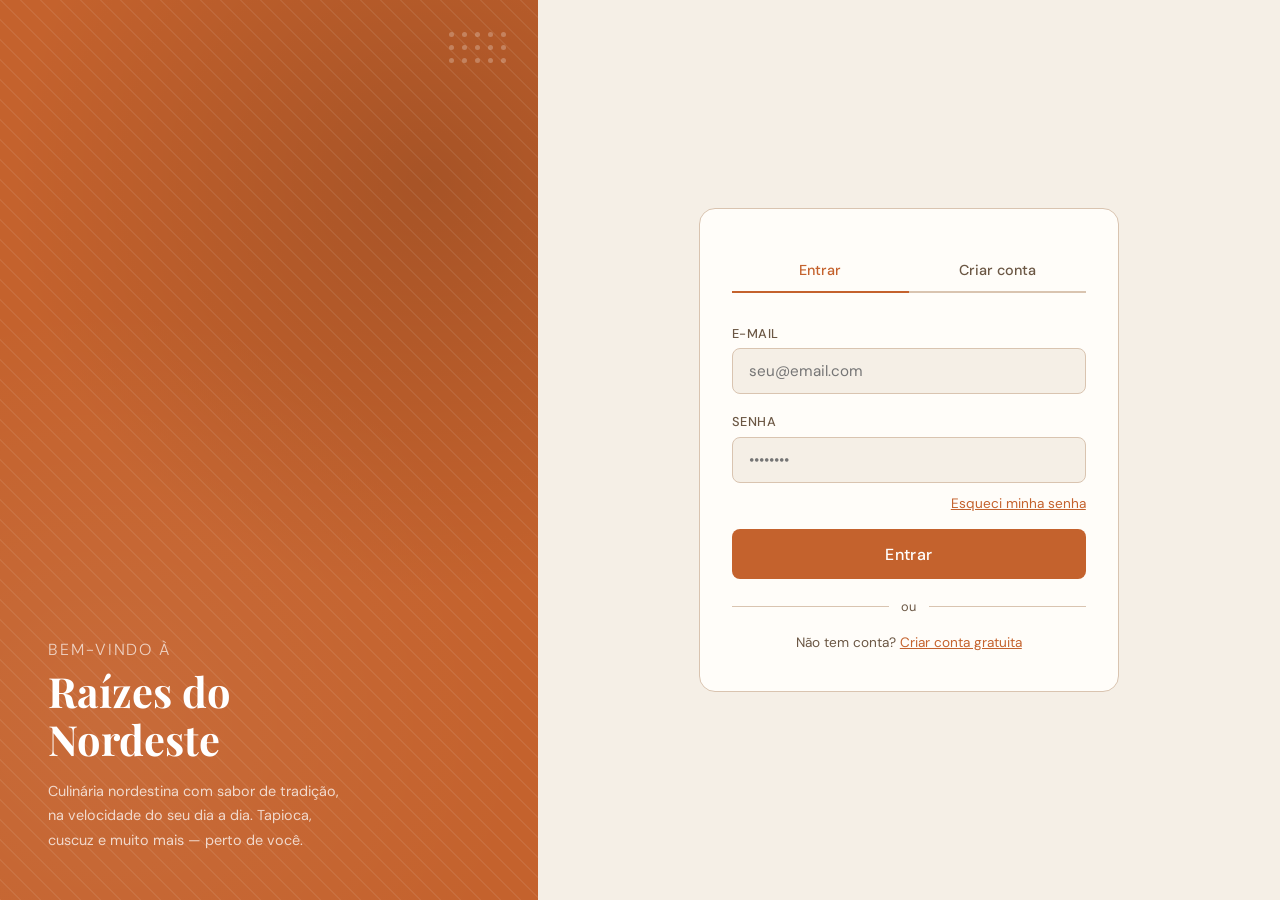
==== index.html @ 3f3f46f6 "Add files via upload" ====
<!DOCTYPE html>
<html lang="pt-BR">
<head>
<meta charset="UTF-8">
<meta name="viewport" content="width=device-width, initial-scale=1.0">
<title>Raízes do Nordeste — Entrar</title>
<link href="https://fonts.googleapis.com/css2?family=Playfair+Display:wght@500;700&family=DM+Sans:wght@300;400;500&display=swap" rel="stylesheet">
<style>
  :root {
    --terra: #C4622D;
    --terra-dark: #9E4A1E;
    --terra-light: #F0D9CC;
    --areia: #F5EFE6;
    --text: #1A1208;
    --text-muted: #6B5744;
    --border: #D9C4B0;
    --white: #FFFDF9;
    --error: #B33A1A;
    --success: #2D6A3F;
  }
  * { box-sizing: border-box; margin: 0; padding: 0; }
  body {
    min-height: 100vh;
    background-color: var(--areia);
    font-family: 'DM Sans', sans-serif;
    color: var(--text);
    display: flex;
    align-items: stretch;
  }

  /* Painel esquerdo decorativo */
  .panel-left {
    display: none;
    width: 42%;
    background: var(--terra);
    position: relative;
    overflow: hidden;
    flex-direction: column;
    justify-content: flex-end;
    padding: 3rem;
  }
  @media(min-width: 900px){ .panel-left { display: flex; } }

  .panel-left::before {
    content: '';
    position: absolute;
    inset: 0;
    background-image:
      radial-gradient(circle at 20% 80%, rgba(255,255,255,0.06) 0%, transparent 50%),
      radial-gradient(circle at 80% 20%, rgba(0,0,0,0.15) 0%, transparent 50%);
  }
  .pattern {
    position: absolute;
    top: 0; left: 0; right: 0;
    height: 100%;
    opacity: 0.07;
    background-image:
      repeating-linear-gradient(45deg, #fff 0, #fff 1px, transparent 0, transparent 50%);
    background-size: 20px 20px;
  }
  .panel-left-content { position: relative; z-index: 1; }
  .brand-mark {
    font-family: 'Playfair Display', serif;
    font-size: 2.6rem;
    font-weight: 700;
    color: #fff;
    line-height: 1.15;
    margin-bottom: 1rem;
  }
  .brand-mark span {
    display: block;
    font-size: 1rem;
    font-weight: 300;
    font-family: 'DM Sans', sans-serif;
    letter-spacing: 0.12em;
    text-transform: uppercase;
    color: rgba(255,255,255,0.7);
    margin-bottom: 0.5rem;
  }
  .tagline {
    color: rgba(255,255,255,0.75);
    font-size: 0.9rem;
    line-height: 1.7;
    max-width: 300px;
  }
  .deco-dots {
    position: absolute;
    top: 2rem;
    right: 2rem;
    display: grid;
    grid-template-columns: repeat(5,1fr);
    gap: 8px;
  }
  .deco-dots span {
    width: 5px; height: 5px;
    border-radius: 50%;
    background: rgba(255,255,255,0.25);
  }

  /* Painel direito - formulário */
  .panel-right {
    flex: 1;
    display: flex;
    align-items: center;
    justify-content: center;
    padding: 2rem 1.5rem;
  }
  .form-card {
    background: var(--white);
    border-radius: 16px;
    border: 1px solid var(--border);
    padding: 2.5rem 2rem;
    width: 100%;
    max-width: 420px;
    animation: fadeUp 0.5s ease both;
  }
  @keyframes fadeUp {
    from { opacity: 0; transform: translateY(16px); }
    to   { opacity: 1; transform: translateY(0); }
  }

  /* Tabs */
  .tabs {
    display: flex;
    border-bottom: 2px solid var(--border);
    margin-bottom: 2rem;
  }
  .tab-btn {
    flex: 1;
    background: none;
    border: none;
    padding: 0.75rem 0;
    font-family: 'DM Sans', sans-serif;
    font-size: 0.9rem;
    font-weight: 500;
    color: var(--text-muted);
    cursor: pointer;
    border-bottom: 2px solid transparent;
    margin-bottom: -2px;
    transition: color 0.2s, border-color 0.2s;
  }
  .tab-btn.active {
    color: var(--terra);
    border-bottom-color: var(--terra);
  }

  /* Mobile brand */
  .mobile-brand {
    text-align: center;
    margin-bottom: 1.8rem;
  }
  .mobile-brand h1 {
    font-family: 'Playfair Display', serif;
    font-size: 1.7rem;
    color: var(--terra);
  }
  .mobile-brand p {
    font-size: 0.8rem;
    color: var(--text-muted);
    margin-top: 0.25rem;
    letter-spacing: 0.08em;
    text-transform: uppercase;
  }
  @media(min-width: 900px){ .mobile-brand { display: none; } }

  /* Form fields */
  .field { margin-bottom: 1.2rem; }
  .field label {
    display: block;
    font-size: 0.8rem;
    font-weight: 500;
    color: var(--text-muted);
    margin-bottom: 0.4rem;
    letter-spacing: 0.04em;
    text-transform: uppercase;
  }
  .field input {
    width: 100%;
    border: 1px solid var(--border);
    border-radius: 8px;
    padding: 0.75rem 1rem;
    font-family: 'DM Sans', sans-serif;
    font-size: 0.95rem;
    color: var(--text);
    background: var(--areia);
    transition: border-color 0.2s, box-shadow 0.2s;
    outline: none;
  }
  .field input:focus {
    border-color: var(--terra);
    box-shadow: 0 0 0 3px rgba(196,98,45,0.12);
    background: var(--white);
  }
  .field input.error { border-color: var(--error); }
  .field .msg {
    font-size: 0.78rem;
    margin-top: 0.35rem;
    color: var(--error);
    display: none;
  }
  .field input.error + .msg { display: block; }

  /* LGPD box */
  .lgpd-box {
    background: #FFF8F4;
    border: 1px solid #E8C4A8;
    border-radius: 10px;
    padding: 1rem 1.1rem;
    margin-bottom: 1.4rem;
    font-size: 0.82rem;
    color: var(--text-muted);
    line-height: 1.6;
  }
  .lgpd-box strong { color: var(--text); font-weight: 500; }
  .lgpd-box a { color: var(--terra); text-decoration: underline; }
  .lgpd-check {
    display: flex;
    align-items: flex-start;
    gap: 0.6rem;
    margin-top: 0.8rem;
  }
  .lgpd-check input[type="checkbox"] {
    width: 16px; height: 16px;
    margin-top: 2px;
    accent-color: var(--terra);
    flex-shrink: 0;
    cursor: pointer;
  }
  .lgpd-check label {
    font-size: 0.82rem;
    color: var(--text-muted);
    cursor: pointer;
    line-height: 1.5;
  }
  .lgpd-check label span { color: var(--terra); }

  /* Botão principal */
  .btn-primary {
    width: 100%;
    background: var(--terra);
    color: #fff;
    border: none;
    border-radius: 8px;
    padding: 0.9rem;
    font-family: 'DM Sans', sans-serif;
    font-size: 1rem;
    font-weight: 500;
    cursor: pointer;
    transition: background 0.2s, transform 0.1s;
    letter-spacing: 0.02em;
  }
  .btn-primary:hover { background: var(--terra-dark); }
  .btn-primary:active { transform: scale(0.98); }
  .btn-primary:disabled {
    background: var(--border);
    color: var(--text-muted);
    cursor: not-allowed;
  }

  /* Divisor */
  .divider {
    display: flex;
    align-items: center;
    gap: 0.8rem;
    margin: 1.2rem 0;
    color: var(--text-muted);
    font-size: 0.8rem;
  }
  .divider::before, .divider::after {
    content: '';
    flex: 1;
    height: 1px;
    background: var(--border);
  }

  /* Forgot / link */
  .link-btn {
    background: none;
    border: none;
    color: var(--terra);
    font-family: 'DM Sans', sans-serif;
    font-size: 0.85rem;
    cursor: pointer;
    text-decoration: underline;
    padding: 0;
  }
  .forgot-row {
    text-align: right;
    margin-top: -0.6rem;
    margin-bottom: 1rem;
  }

  /* Formulário cadastro */
  #form-cadastro { display: none; }

  /* Toast de sucesso */
  .toast {
    position: fixed;
    bottom: 2rem;
    left: 50%;
    transform: translateX(-50%) translateY(80px);
    background: var(--success);
    color: #fff;
    padding: 0.8rem 1.5rem;
    border-radius: 8px;
    font-size: 0.9rem;
    font-weight: 500;
    transition: transform 0.35s ease;
    z-index: 99;
    white-space: nowrap;
  }
  .toast.show { transform: translateX(-50%) translateY(0); }
</style>
</head>
<body>

<!-- Painel esquerdo decorativo (desktop) -->
<div class="panel-left">
  <div class="pattern"></div>
  <div class="deco-dots">
    <span></span><span></span><span></span><span></span><span></span>
    <span></span><span></span><span></span><span></span><span></span>
    <span></span><span></span><span></span><span></span><span></span>
  </div>
  <div class="panel-left-content">
    <div class="brand-mark">
      <span>Bem-vindo à</span>
      Raízes do<br>Nordeste
    </div>
    <p class="tagline">Culinária nordestina com sabor de tradição, na velocidade do seu dia a dia. Tapioca, cuscuz e muito mais — perto de você.</p>
  </div>
</div>

<!-- Painel direito - formulário -->
<div class="panel-right">
  <div class="form-card">

    <div class="mobile-brand">
      <h1>Raízes do Nordeste</h1>
      <p>Culinária nordestina</p>
    </div>

    <!-- Tabs -->
    <div class="tabs" role="tablist">
      <button class="tab-btn active" id="tab-login" role="tab" aria-selected="true" onclick="switchTab('login')">Entrar</button>
      <button class="tab-btn" id="tab-cadastro" role="tab" aria-selected="false" onclick="switchTab('cadastro')">Criar conta</button>
    </div>

    <!-- Formulário Login -->
    <form id="form-login" novalidate onsubmit="submitLogin(event)">
      <div class="field">
        <label for="login-email">E-mail</label>
        <input type="email" id="login-email" placeholder="seu@email.com" autocomplete="email">
        <span class="msg">Informe um e-mail válido.</span>
      </div>
      <div class="field">
        <label for="login-senha">Senha</label>
        <input type="password" id="login-senha" placeholder="••••••••" autocomplete="current-password">
        <span class="msg">A senha deve ter ao menos 6 caracteres.</span>
      </div>
      <div class="forgot-row">
        <button type="button" class="link-btn">Esqueci minha senha</button>
      </div>
      <button type="submit" class="btn-primary">Entrar</button>
      <div class="divider">ou</div>
      <p style="text-align:center;font-size:0.85rem;color:var(--text-muted)">
        Não tem conta? <button type="button" class="link-btn" onclick="switchTab('cadastro')">Criar conta gratuita</button>
      </p>
    </form>

    <!-- Formulário Cadastro -->
    <form id="form-cadastro" novalidate onsubmit="submitCadastro(event)">
      <div class="field">
        <label for="cad-nome">Nome completo</label>
        <input type="text" id="cad-nome" placeholder="Seu nome" autocomplete="name">
        <span class="msg">Informe seu nome.</span>
      </div>
      <div class="field">
        <label for="cad-email">E-mail</label>
        <input type="email" id="cad-email" placeholder="seu@email.com" autocomplete="email">
        <span class="msg">Informe um e-mail válido.</span>
      </div>
      <div class="field">
        <label for="cad-senha">Senha</label>
        <input type="password" id="cad-senha" placeholder="Mínimo 6 caracteres" autocomplete="new-password">
        <span class="msg">A senha deve ter ao menos 6 caracteres.</span>
      </div>

      <!-- LGPD / Consentimento -->
      <div class="lgpd-box" role="region" aria-label="Informações de privacidade LGPD">
        <strong>Seus dados e a LGPD</strong><br>
        Coletamos seu nome e e-mail para criar sua conta e personalizar sua experiência. Seus dados não serão vendidos a terceiros. Você pode solicitar exclusão a qualquer momento. Leia nossa <a href="#" onclick="return false">Política de Privacidade</a>.
        <div class="lgpd-check">
          <input type="checkbox" id="lgpd-consent" required>
          <label for="lgpd-consent">Li e concordo com o uso dos meus dados conforme a <span>Lei 13.709/2018 (LGPD)</span>.</label>
        </div>
      </div>

      <button type="submit" class="btn-primary" id="btn-cadastrar">Criar conta</button>
      <div class="divider">ou</div>
      <p style="text-align:center;font-size:0.85rem;color:var(--text-muted)">
        Já tem conta? <button type="button" class="link-btn" onclick="switchTab('login')">Entrar</button>
      </p>
    </form>

  </div>
</div>

<div class="toast" id="toast" role="status" aria-live="polite"></div>

<script>
  function switchTab(tab) {
    const isLogin = tab === 'login';
    document.getElementById('form-login').style.display = isLogin ? 'block' : 'none';
    document.getElementById('form-cadastro').style.display = isLogin ? 'none' : 'block';
    document.getElementById('tab-login').classList.toggle('active', isLogin);
    document.getElementById('tab-cadastro').classList.toggle('active', !isLogin);
    document.getElementById('tab-login').setAttribute('aria-selected', isLogin);
    document.getElementById('tab-cadastro').setAttribute('aria-selected', !isLogin);
  }

  function showToast(msg) {
    const t = document.getElementById('toast');
    t.textContent = msg;
    t.classList.add('show');
    setTimeout(() => t.classList.remove('show'), 3000);
  }

  function validateEmail(v) { return /^[^\s@]+@[^\s@]+\.[^\s@]+$/.test(v); }

  function submitLogin(e) {
    e.preventDefault();
    const emailEl = document.getElementById('login-email');
    const senhaEl = document.getElementById('login-senha');
    let ok = true;
    emailEl.classList.toggle('error', !validateEmail(emailEl.value));
    if (!validateEmail(emailEl.value)) ok = false;
    senhaEl.classList.toggle('error', senhaEl.value.length < 6);
    if (senhaEl.value.length < 6) ok = false;
    if (ok) {
      showToast('Login realizado com sucesso! Redirecionando…');
      setTimeout(() => window.location.href = 'cardapio.html', 1800);
    }
  }

  function submitCadastro(e) {
    e.preventDefault();
    const nomeEl  = document.getElementById('cad-nome');
    const emailEl = document.getElementById('cad-email');
    const senhaEl = document.getElementById('cad-senha');
    const lgpd    = document.getElementById('lgpd-consent');
    let ok = true;
    nomeEl.classList.toggle('error',  nomeEl.value.trim().length < 2);
    emailEl.classList.toggle('error', !validateEmail(emailEl.value));
    senhaEl.classList.toggle('error', senhaEl.value.length < 6);
    if (nomeEl.value.trim().length < 2)  ok = false;
    if (!validateEmail(emailEl.value))   ok = false;
    if (senhaEl.value.length < 6)        ok = false;
    if (!lgpd.checked) {
      alert('Você precisa aceitar os termos da LGPD para continuar.');
      ok = false;
    }
    if (ok) {
      showToast('Conta criada! Seja bem-vindo(a)!');
      setTimeout(() => window.location.href = 'cardapio.html', 1800);
    }
  }
</script>
</body>
</html>
<!-- Navegação já ok: vai para cardapio.html após login/cadastro -->
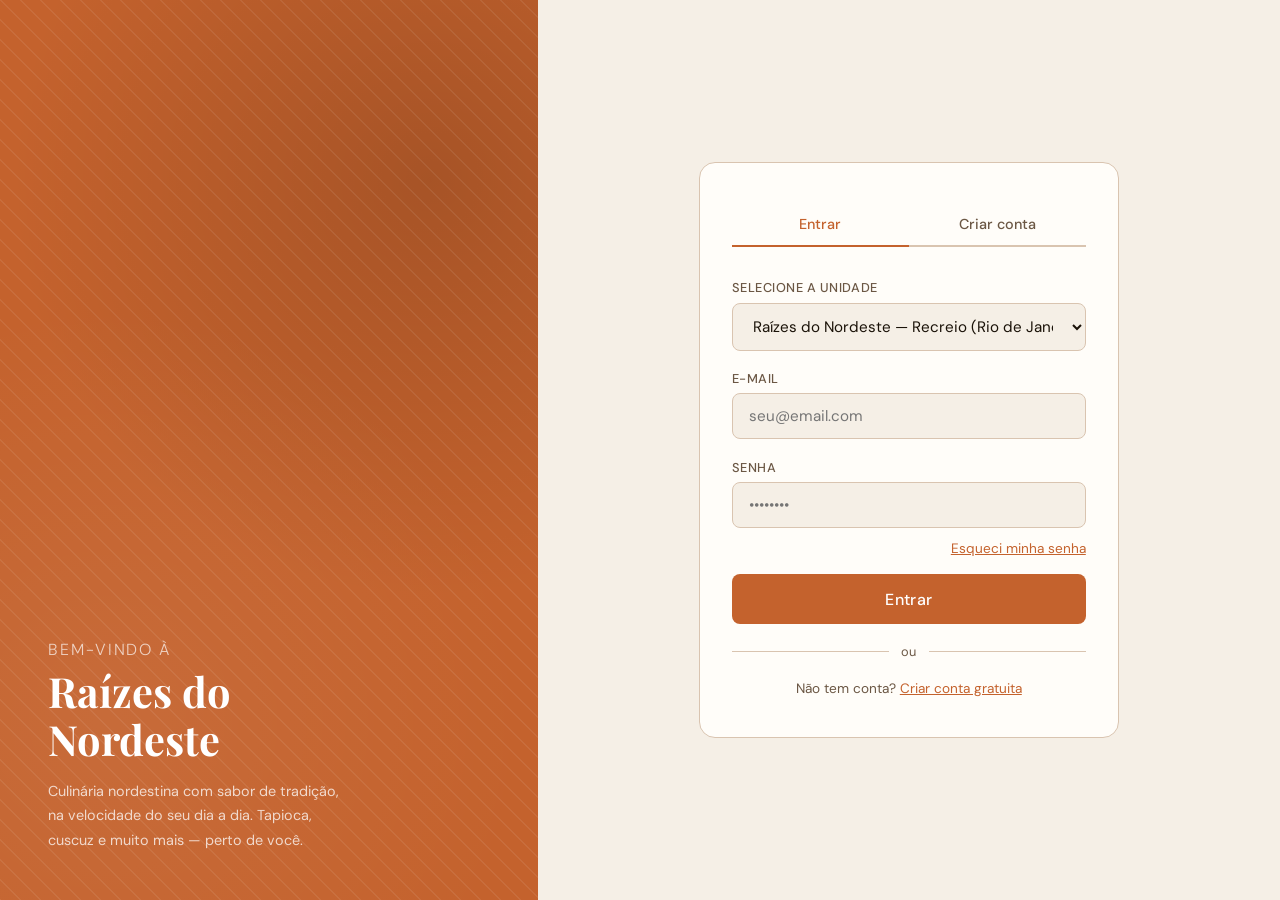
==== commit 13b1322d: "index.html" ====
--- a/index.html
+++ b/index.html
@@ -4,358 +4,109 @@
 <meta charset="UTF-8">
 <meta name="viewport" content="width=device-width, initial-scale=1.0">
 <title>Raízes do Nordeste — Entrar</title>
-<link href="https://fonts.googleapis.com/css2?family=Playfair+Display:wght@500;700&family=DM+Sans:wght@300;400;500&display=swap" rel="stylesheet">
+<link href="https://fonts.googleapis.com/css2?family=Playfair+Display:wght=500;700&family=DM+Sans:wght@300;400;500&display=swap" rel="stylesheet">
 <style>
   :root {
-    --terra: #C4622D;
-    --terra-dark: #9E4A1E;
-    --terra-light: #F0D9CC;
-    --areia: #F5EFE6;
-    --text: #1A1208;
-    --text-muted: #6B5744;
-    --border: #D9C4B0;
-    --white: #FFFDF9;
-    --error: #B33A1A;
-    --success: #2D6A3F;
+    --terra: #C4622D; --terra-dark: #9E4A1E; --terra-light: #F0D9CC;
+    --areia: #F5EFE6; --text: #1A1208; --text-muted: #6B5744;
+    --border: #D9C4B0; --white: #FFFDF9; --error: #B33A1A; --success: #2D6A3F;
   }
   * { box-sizing: border-box; margin: 0; padding: 0; }
-  body {
-    min-height: 100vh;
-    background-color: var(--areia);
-    font-family: 'DM Sans', sans-serif;
-    color: var(--text);
-    display: flex;
-    align-items: stretch;
-  }
-
-  /* Painel esquerdo decorativo */
-  .panel-left {
-    display: none;
-    width: 42%;
-    background: var(--terra);
-    position: relative;
-    overflow: hidden;
-    flex-direction: column;
-    justify-content: flex-end;
-    padding: 3rem;
-  }
+  body { min-height: 100vh; background-color: var(--areia); font-family: 'DM Sans', sans-serif; color: var(--text); display: flex; align-items: stretch; }
+
+  .panel-left { display: none; width: 42%; background: var(--terra); position: relative; overflow: hidden; flex-direction: column; justify-content: flex-end; padding: 3rem; }
   @media(min-width: 900px){ .panel-left { display: flex; } }
-
-  .panel-left::before {
-    content: '';
-    position: absolute;
-    inset: 0;
-    background-image:
-      radial-gradient(circle at 20% 80%, rgba(255,255,255,0.06) 0%, transparent 50%),
-      radial-gradient(circle at 80% 20%, rgba(0,0,0,0.15) 0%, transparent 50%);
-  }
-  .pattern {
-    position: absolute;
-    top: 0; left: 0; right: 0;
-    height: 100%;
-    opacity: 0.07;
-    background-image:
-      repeating-linear-gradient(45deg, #fff 0, #fff 1px, transparent 0, transparent 50%);
-    background-size: 20px 20px;
-  }
+  .panel-left::before { content: ''; position: absolute; inset: 0; background-image: radial-gradient(circle at 20% 80%, rgba(255,255,255,0.06) 0%, transparent 50%), radial-gradient(circle at 80% 20%, rgba(0,0,0,0.15) 0%, transparent 50%); }
+  .pattern { position: absolute; top: 0; left: 0; right: 0; height: 100%; opacity: 0.07; background-image: repeating-linear-gradient(45deg, #fff 0, #fff 1px, transparent 0, transparent 50%); background-size: 20px 20px; }
   .panel-left-content { position: relative; z-index: 1; }
-  .brand-mark {
-    font-family: 'Playfair Display', serif;
-    font-size: 2.6rem;
-    font-weight: 700;
-    color: #fff;
-    line-height: 1.15;
-    margin-bottom: 1rem;
-  }
-  .brand-mark span {
-    display: block;
-    font-size: 1rem;
-    font-weight: 300;
-    font-family: 'DM Sans', sans-serif;
-    letter-spacing: 0.12em;
-    text-transform: uppercase;
-    color: rgba(255,255,255,0.7);
-    margin-bottom: 0.5rem;
-  }
-  .tagline {
-    color: rgba(255,255,255,0.75);
-    font-size: 0.9rem;
-    line-height: 1.7;
-    max-width: 300px;
-  }
-  .deco-dots {
-    position: absolute;
-    top: 2rem;
-    right: 2rem;
-    display: grid;
-    grid-template-columns: repeat(5,1fr);
-    gap: 8px;
-  }
-  .deco-dots span {
-    width: 5px; height: 5px;
-    border-radius: 50%;
-    background: rgba(255,255,255,0.25);
-  }
-
-  /* Painel direito - formulário */
-  .panel-right {
-    flex: 1;
-    display: flex;
-    align-items: center;
-    justify-content: center;
-    padding: 2rem 1.5rem;
-  }
-  .form-card {
-    background: var(--white);
-    border-radius: 16px;
-    border: 1px solid var(--border);
-    padding: 2.5rem 2rem;
-    width: 100%;
-    max-width: 420px;
-    animation: fadeUp 0.5s ease both;
-  }
-  @keyframes fadeUp {
-    from { opacity: 0; transform: translateY(16px); }
-    to   { opacity: 1; transform: translateY(0); }
-  }
-
-  /* Tabs */
-  .tabs {
-    display: flex;
-    border-bottom: 2px solid var(--border);
-    margin-bottom: 2rem;
-  }
-  .tab-btn {
-    flex: 1;
-    background: none;
-    border: none;
-    padding: 0.75rem 0;
-    font-family: 'DM Sans', sans-serif;
-    font-size: 0.9rem;
-    font-weight: 500;
-    color: var(--text-muted);
-    cursor: pointer;
-    border-bottom: 2px solid transparent;
-    margin-bottom: -2px;
-    transition: color 0.2s, border-color 0.2s;
-  }
-  .tab-btn.active {
-    color: var(--terra);
-    border-bottom-color: var(--terra);
-  }
-
-  /* Mobile brand */
-  .mobile-brand {
-    text-align: center;
-    margin-bottom: 1.8rem;
-  }
-  .mobile-brand h1 {
-    font-family: 'Playfair Display', serif;
-    font-size: 1.7rem;
-    color: var(--terra);
-  }
-  .mobile-brand p {
-    font-size: 0.8rem;
-    color: var(--text-muted);
-    margin-top: 0.25rem;
-    letter-spacing: 0.08em;
-    text-transform: uppercase;
-  }
+  .brand-mark { font-family: 'Playfair Display', serif; font-size: 2.6rem; font-weight: 700; color: #fff; line-height: 1.15; margin-bottom: 1rem; }
+  .brand-mark span { display: block; font-size: 1rem; font-weight: 300; font-family: 'DM Sans', sans-serif; letter-spacing: 0.12em; text-transform: uppercase; color: rgba(255,255,255,0.7); margin-bottom: 0.5rem; }
+  .tagline { color: rgba(255,255,255,0.75); font-size: 0.9rem; line-height: 1.7; max-width: 300px; }
+  
+  .panel-right { flex: 1; display: flex; align-items: center; justify-content: center; padding: 2rem 1.5rem; }
+  .form-card { background: var(--white); border-radius: 16px; border: 1px solid var(--border); padding: 2.5rem 2rem; width: 100%; max-width: 420px; animation: fadeUp 0.5s ease both; }
+  @keyframes fadeUp { from { opacity: 0; transform: translateY(16px); } to { opacity: 1; transform: translateY(0); } }
+
+  .tabs { display: flex; border-bottom: 2px solid var(--border); margin-bottom: 2rem; }
+  .tab-btn { flex: 1; background: none; border: none; padding: 0.75rem 0; font-family: 'DM Sans', sans-serif; font-size: 0.9rem; font-weight: 500; color: var(--text-muted); cursor: pointer; border-bottom: 2px solid transparent; margin-bottom: -2px; transition: color 0.2s, border-color 0.2s; }
+  .tab-btn.active { color: var(--terra); border-bottom-color: var(--terra); }
+
+  .mobile-brand { text-align: center; margin-bottom: 1.8rem; }
+  .mobile-brand h1 { font-family: 'Playfair Display', serif; font-size: 1.7rem; color: var(--terra); }
+  .mobile-brand p { font-size: 0.8rem; color: var(--text-muted); margin-top: 0.25rem; letter-spacing: 0.08em; text-transform: uppercase; }
   @media(min-width: 900px){ .mobile-brand { display: none; } }
 
-  /* Form fields */
   .field { margin-bottom: 1.2rem; }
-  .field label {
-    display: block;
-    font-size: 0.8rem;
-    font-weight: 500;
-    color: var(--text-muted);
-    margin-bottom: 0.4rem;
-    letter-spacing: 0.04em;
-    text-transform: uppercase;
-  }
-  .field input {
-    width: 100%;
-    border: 1px solid var(--border);
-    border-radius: 8px;
-    padding: 0.75rem 1rem;
-    font-family: 'DM Sans', sans-serif;
-    font-size: 0.95rem;
-    color: var(--text);
-    background: var(--areia);
-    transition: border-color 0.2s, box-shadow 0.2s;
-    outline: none;
-  }
-  .field input:focus {
-    border-color: var(--terra);
-    box-shadow: 0 0 0 3px rgba(196,98,45,0.12);
-    background: var(--white);
-  }
+  .field label { display: block; font-size: 0.8rem; font-weight: 500; color: var(--text-muted); margin-bottom: 0.4rem; letter-spacing: 0.04em; text-transform: uppercase; }
+  .field input, .field select { width: 100%; border: 1px solid var(--border); border-radius: 8px; padding: 0.75rem 1rem; font-family: 'DM Sans', sans-serif; font-size: 0.95rem; color: var(--text); background: var(--areia); transition: border-color 0.2s, box-shadow 0.2s; outline: none; }
+  .field input:focus, .field select:focus { border-color: var(--terra); box-shadow: 0 0 0 3px rgba(196,98,45,0.12); background: var(--white); }
   .field input.error { border-color: var(--error); }
-  .field .msg {
-    font-size: 0.78rem;
-    margin-top: 0.35rem;
-    color: var(--error);
-    display: none;
-  }
+  .field .msg { font-size: 0.78rem; margin-top: 0.35rem; color: var(--error); display: none; }
   .field input.error + .msg { display: block; }
 
-  /* LGPD box */
-  .lgpd-box {
-    background: #FFF8F4;
-    border: 1px solid #E8C4A8;
-    border-radius: 10px;
-    padding: 1rem 1.1rem;
-    margin-bottom: 1.4rem;
-    font-size: 0.82rem;
-    color: var(--text-muted);
-    line-height: 1.6;
-  }
+  .lgpd-box { background: #FFF8F4; border: 1px solid #E8C4A8; border-radius: 10px; padding: 1rem 1.1rem; margin-bottom: 1.4rem; font-size: 0.82rem; color: var(--text-muted); line-height: 1.6; }
   .lgpd-box strong { color: var(--text); font-weight: 500; }
   .lgpd-box a { color: var(--terra); text-decoration: underline; }
-  .lgpd-check {
-    display: flex;
-    align-items: flex-start;
-    gap: 0.6rem;
-    margin-top: 0.8rem;
-  }
-  .lgpd-check input[type="checkbox"] {
-    width: 16px; height: 16px;
-    margin-top: 2px;
-    accent-color: var(--terra);
-    flex-shrink: 0;
-    cursor: pointer;
-  }
-  .lgpd-check label {
-    font-size: 0.82rem;
-    color: var(--text-muted);
-    cursor: pointer;
-    line-height: 1.5;
-  }
+  .lgpd-check { display: flex; align-items: flex-start; gap: 0.6rem; margin-top: 0.8rem; }
+  .lgpd-check input[type="checkbox"] { width: 16px; height: 16px; margin-top: 2px; accent-color: var(--terra); flex-shrink: 0; cursor: pointer; }
+  .lgpd-check label { font-size: 0.82rem; color: var(--text-muted); cursor: pointer; line-height: 1.5; }
   .lgpd-check label span { color: var(--terra); }
 
-  /* Botão principal */
-  .btn-primary {
-    width: 100%;
-    background: var(--terra);
-    color: #fff;
-    border: none;
-    border-radius: 8px;
-    padding: 0.9rem;
-    font-family: 'DM Sans', sans-serif;
-    font-size: 1rem;
-    font-weight: 500;
-    cursor: pointer;
-    transition: background 0.2s, transform 0.1s;
-    letter-spacing: 0.02em;
-  }
+  .btn-primary { width: 100%; background: var(--terra); color: #fff; border: none; border-radius: 8px; padding: 0.9rem; font-family: 'DM Sans', sans-serif; font-size: 1rem; font-weight: 500; cursor: pointer; transition: background 0.2s, transform 0.1s; letter-spacing: 0.02em; }
   .btn-primary:hover { background: var(--terra-dark); }
-  .btn-primary:active { transform: scale(0.98); }
-  .btn-primary:disabled {
-    background: var(--border);
-    color: var(--text-muted);
-    cursor: not-allowed;
-  }
-
-  /* Divisor */
-  .divider {
-    display: flex;
-    align-items: center;
-    gap: 0.8rem;
-    margin: 1.2rem 0;
-    color: var(--text-muted);
-    font-size: 0.8rem;
-  }
-  .divider::before, .divider::after {
-    content: '';
-    flex: 1;
-    height: 1px;
-    background: var(--border);
-  }
-
-  /* Forgot / link */
-  .link-btn {
-    background: none;
-    border: none;
-    color: var(--terra);
-    font-family: 'DM Sans', sans-serif;
-    font-size: 0.85rem;
-    cursor: pointer;
-    text-decoration: underline;
-    padding: 0;
-  }
-  .forgot-row {
-    text-align: right;
-    margin-top: -0.6rem;
-    margin-bottom: 1rem;
-  }
-
-  /* Formulário cadastro */
+  .btn-primary:disabled { background: var(--border); color: var(--text-muted); cursor: not-allowed; }
+
+  .divider { display: flex; align-items: center; gap: 0.8rem; margin: 1.2rem 0; color: var(--text-muted); font-size: 0.8rem; }
+  .divider::before, .divider::after { content: ''; flex: 1; height: 1px; background: var(--border); }
+  .link-btn { background: none; border: none; color: var(--terra); font-family: 'DM Sans', sans-serif; font-size: 0.85rem; cursor: pointer; text-decoration: underline; padding: 0; }
+  .forgot-row { text-align: right; margin-top: -0.6rem; margin-bottom: 1rem; }
   #form-cadastro { display: none; }
-
-  /* Toast de sucesso */
-  .toast {
-    position: fixed;
-    bottom: 2rem;
-    left: 50%;
-    transform: translateX(-50%) translateY(80px);
-    background: var(--success);
-    color: #fff;
-    padding: 0.8rem 1.5rem;
-    border-radius: 8px;
-    font-size: 0.9rem;
-    font-weight: 500;
-    transition: transform 0.35s ease;
-    z-index: 99;
-    white-space: nowrap;
-  }
+  
+  .toast { position: fixed; bottom: 2rem; left: 50%; transform: translateX(-50%) translateY(80px); background: var(--success); color: #fff; padding: 0.8rem 1.5rem; border-radius: 8px; font-size: 0.9rem; font-weight: 500; transition: transform 0.35s ease; z-index: 99; white-space: nowrap; }
   .toast.show { transform: translateX(-50%) translateY(0); }
 </style>
 </head>
 <body>
 
-<!-- Painel esquerdo decorativo (desktop) -->
 <div class="panel-left">
   <div class="pattern"></div>
-  <div class="deco-dots">
-    <span></span><span></span><span></span><span></span><span></span>
-    <span></span><span></span><span></span><span></span><span></span>
-    <span></span><span></span><span></span><span></span><span></span>
-  </div>
   <div class="panel-left-content">
     <div class="brand-mark">
-      <span>Bem-vindo à</span>
-      Raízes do<br>Nordeste
+      <span>Bem-vindo à</span>Raízes do<br>Nordeste
     </div>
     <p class="tagline">Culinária nordestina com sabor de tradição, na velocidade do seu dia a dia. Tapioca, cuscuz e muito mais — perto de você.</p>
   </div>
 </div>
 
-<!-- Painel direito - formulário -->
 <div class="panel-right">
   <div class="form-card">
-
     <div class="mobile-brand">
       <h1>Raízes do Nordeste</h1>
       <p>Culinária nordestina</p>
     </div>
 
-    <!-- Tabs -->
     <div class="tabs" role="tablist">
-      <button class="tab-btn active" id="tab-login" role="tab" aria-selected="true" onclick="switchTab('login')">Entrar</button>
-      <button class="tab-btn" id="tab-cadastro" role="tab" aria-selected="false" onclick="switchTab('cadastro')">Criar conta</button>
+      <button class="tab-btn active" id="tab-login" onclick="switchTab('login')">Entrar</button>
+      <button class="tab-btn" id="tab-cadastro" onclick="switchTab('cadastro')">Criar conta</button>
     </div>
 
-    <!-- Formulário Login -->
     <form id="form-login" novalidate onsubmit="submitLogin(event)">
       <div class="field">
+        <label for="select-unidade-login">Selecione a Unidade</label>
+        <select id="select-unidade-login">
+          <option value="recreio">Raízes do Nordeste — Recreio (Rio de Janeiro)</option>
+          <option value="campo-grande">Raízes do Nordeste — Campo Grande (Delivery 🛵)</option>
+          <option value="centro">Raízes do Nordeste — Centro (Rio de Janeiro)</option>
+        </select>
+      </div>
+      <div class="field">
         <label for="login-email">E-mail</label>
-        <input type="email" id="login-email" placeholder="seu@email.com" autocomplete="email">
+        <input type="email" id="login-email" placeholder="seu@email.com">
         <span class="msg">Informe um e-mail válido.</span>
       </div>
       <div class="field">
         <label for="login-senha">Senha</label>
-        <input type="password" id="login-senha" placeholder="••••••••" autocomplete="current-password">
+        <input type="password" id="login-senha" placeholder="••••••••">
         <span class="msg">A senha deve ter ao menos 6 caracteres.</span>
       </div>
       <div class="forgot-row">
@@ -368,31 +119,37 @@
       </p>
     </form>
 
-    <!-- Formulário Cadastro -->
     <form id="form-cadastro" novalidate onsubmit="submitCadastro(event)">
       <div class="field">
+        <label for="select-unidade-cad">Selecione a Unidade</label>
+        <select id="select-unidade-cad">
+          <option value="recreio">Raízes do Nordeste — Recreio (Rio de Janeiro)</option>
+          <option value="campo-grande">Raízes do Nordeste — Campo Grande (Delivery 🛵)</option>
+          <option value="centro">Raízes do Nordeste — Centro (Rio de Janeiro)</option>
+        </select>
+      </div>
+      <div class="field">
         <label for="cad-nome">Nome completo</label>
-        <input type="text" id="cad-nome" placeholder="Seu nome" autocomplete="name">
+        <input type="text" id="cad-nome" placeholder="Seu nome">
         <span class="msg">Informe seu nome.</span>
       </div>
       <div class="field">
         <label for="cad-email">E-mail</label>
-        <input type="email" id="cad-email" placeholder="seu@email.com" autocomplete="email">
+        <input type="email" id="cad-email" placeholder="seu@email.com">
         <span class="msg">Informe um e-mail válido.</span>
       </div>
       <div class="field">
         <label for="cad-senha">Senha</label>
-        <input type="password" id="cad-senha" placeholder="Mínimo 6 caracteres" autocomplete="new-password">
+        <input type="password" id="cad-senha" placeholder="Mínimo 6 caracteres">
         <span class="msg">A senha deve ter ao menos 6 caracteres.</span>
       </div>
 
-      <!-- LGPD / Consentimento -->
-      <div class="lgpd-box" role="region" aria-label="Informações de privacidade LGPD">
+      <div class="lgpd-box">
         <strong>Seus dados e a LGPD</strong><br>
-        Coletamos seu nome e e-mail para criar sua conta e personalizar sua experiência. Seus dados não serão vendidos a terceiros. Você pode solicitar exclusão a qualquer momento. Leia nossa <a href="#" onclick="return false">Política de Privacidade</a>.
+        Coletamos seu nome e e-mail para criar sua conta conforme a Lei 13.709/2018 (LGPD).
         <div class="lgpd-check">
           <input type="checkbox" id="lgpd-consent" required>
-          <label for="lgpd-consent">Li e concordo com o uso dos meus dados conforme a <span>Lei 13.709/2018 (LGPD)</span>.</label>
+          <label for="lgpd-consent">Li e concordo com o uso dos meus dados.</label>
         </div>
       </div>
 
@@ -402,11 +159,10 @@
         Já tem conta? <button type="button" class="link-btn" onclick="switchTab('login')">Entrar</button>
       </p>
     </form>
-
   </div>
 </div>
 
-<div class="toast" id="toast" role="status" aria-live="polite"></div>
+<div class="toast" id="toast"></div>
 
 <script>
   function switchTab(tab) {
@@ -415,14 +171,11 @@
     document.getElementById('form-cadastro').style.display = isLogin ? 'none' : 'block';
     document.getElementById('tab-login').classList.toggle('active', isLogin);
     document.getElementById('tab-cadastro').classList.toggle('active', !isLogin);
-    document.getElementById('tab-login').setAttribute('aria-selected', isLogin);
-    document.getElementById('tab-cadastro').setAttribute('aria-selected', !isLogin);
   }
 
   function showToast(msg) {
     const t = document.getElementById('toast');
-    t.textContent = msg;
-    t.classList.add('show');
+    t.textContent = msg; t.classList.add('show');
     setTimeout(() => t.classList.remove('show'), 3000);
   }
 
@@ -432,12 +185,12 @@
     e.preventDefault();
     const emailEl = document.getElementById('login-email');
     const senhaEl = document.getElementById('login-senha');
+    const unidade = document.getElementById('select-unidade-login').value;
     let ok = true;
-    emailEl.classList.toggle('error', !validateEmail(emailEl.value));
-    if (!validateEmail(emailEl.value)) ok = false;
-    senhaEl.classList.toggle('error', senhaEl.value.length < 6);
-    if (senhaEl.value.length < 6) ok = false;
+    emailEl.classList.toggle('error', !validateEmail(emailEl.value)); if (!validateEmail(emailEl.value)) ok = false;
+    senhaEl.classList.toggle('error', senhaEl.value.length < 6); if (senhaEl.value.length < 6) ok = false;
     if (ok) {
+      localStorage.setItem('unidadeSelecionada', unidade);
       showToast('Login realizado com sucesso! Redirecionando…');
       setTimeout(() => window.location.href = 'cardapio.html', 1800);
     }
@@ -449,18 +202,15 @@
     const emailEl = document.getElementById('cad-email');
     const senhaEl = document.getElementById('cad-senha');
     const lgpd    = document.getElementById('lgpd-consent');
+    const unidade = document.getElementById('select-unidade-cad').value;
     let ok = true;
-    nomeEl.classList.toggle('error',  nomeEl.value.trim().length < 2);
+    nomeEl.classList.toggle('error', nomeEl.value.trim().length < 2);
     emailEl.classList.toggle('error', !validateEmail(emailEl.value));
     senhaEl.classList.toggle('error', senhaEl.value.length < 6);
-    if (nomeEl.value.trim().length < 2)  ok = false;
-    if (!validateEmail(emailEl.value))   ok = false;
-    if (senhaEl.value.length < 6)        ok = false;
-    if (!lgpd.checked) {
-      alert('Você precisa aceitar os termos da LGPD para continuar.');
-      ok = false;
-    }
+    if (nomeEl.value.trim().length < 2 || !validateEmail(emailEl.value) || senhaEl.value.length < 6) ok = false;
+    if (!lgpd.checked) { alert('Você precisa aceitar os termos da LGPD.'); ok = false; }
     if (ok) {
+      localStorage.setItem('unidadeSelecionada', unidade);
       showToast('Conta criada! Seja bem-vindo(a)!');
       setTimeout(() => window.location.href = 'cardapio.html', 1800);
     }
@@ -468,4 +218,3 @@
 </script>
 </body>
 </html>
-<!-- Navegação já ok: vai para cardapio.html após login/cadastro -->
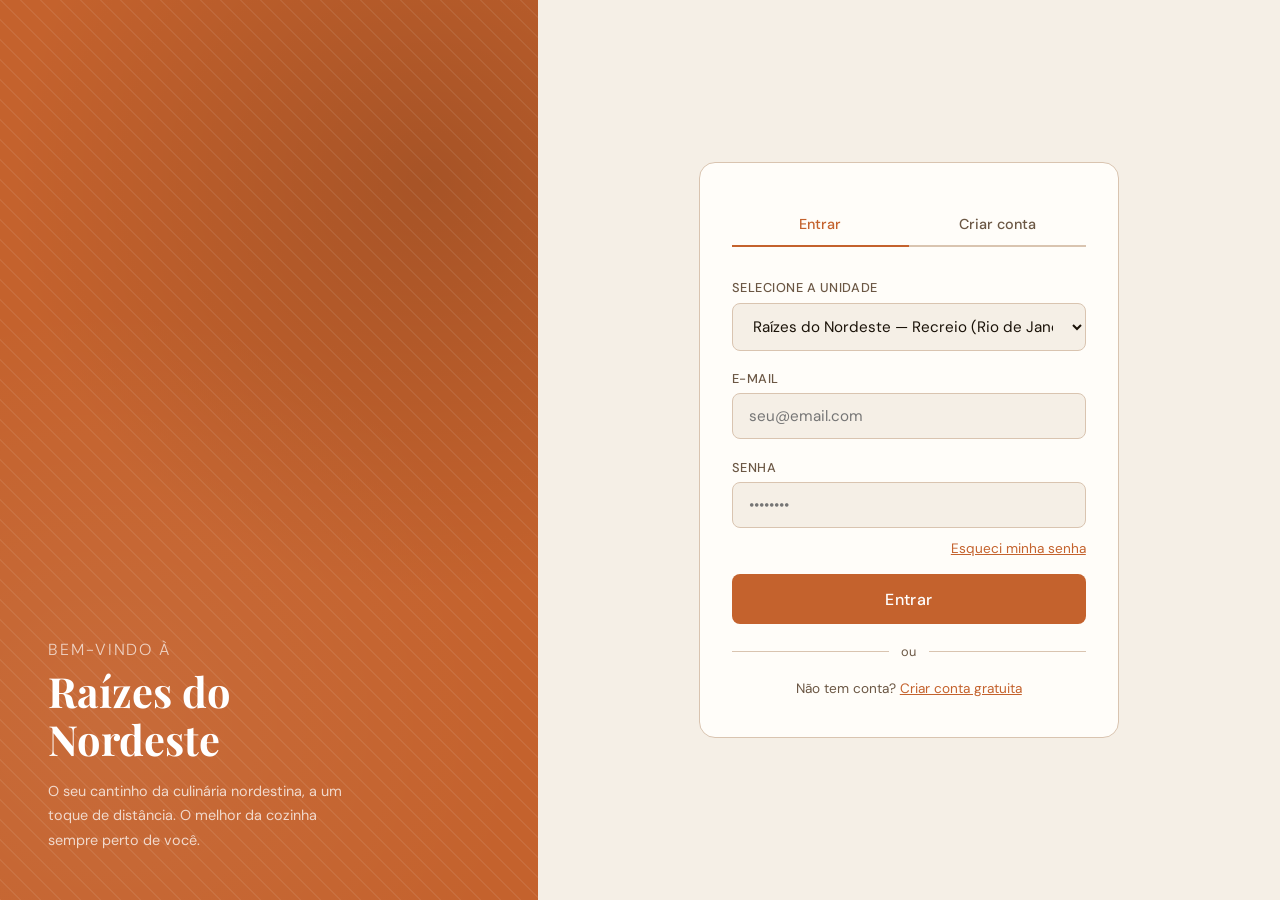
==== commit 12d7b467: "Update index.html" ====
--- a/index.html
+++ b/index.html
@@ -4,67 +4,9 @@
 <meta charset="UTF-8">
 <meta name="viewport" content="width=device-width, initial-scale=1.0">
 <title>Raízes do Nordeste — Entrar</title>
-<link href="https://fonts.googleapis.com/css2?family=Playfair+Display:wght=500;700&family=DM+Sans:wght@300;400;500&display=swap" rel="stylesheet">
-<style>
-  :root {
-    --terra: #C4622D; --terra-dark: #9E4A1E; --terra-light: #F0D9CC;
-    --areia: #F5EFE6; --text: #1A1208; --text-muted: #6B5744;
-    --border: #D9C4B0; --white: #FFFDF9; --error: #B33A1A; --success: #2D6A3F;
-  }
-  * { box-sizing: border-box; margin: 0; padding: 0; }
-  body { min-height: 100vh; background-color: var(--areia); font-family: 'DM Sans', sans-serif; color: var(--text); display: flex; align-items: stretch; }
+<link href="https://fonts.googleapis.com/css2?family=Playfair+Display:wght@500;700&family=DM+Sans:wght@300;400;500&display=swap" rel="stylesheet">
 
-  .panel-left { display: none; width: 42%; background: var(--terra); position: relative; overflow: hidden; flex-direction: column; justify-content: flex-end; padding: 3rem; }
-  @media(min-width: 900px){ .panel-left { display: flex; } }
-  .panel-left::before { content: ''; position: absolute; inset: 0; background-image: radial-gradient(circle at 20% 80%, rgba(255,255,255,0.06) 0%, transparent 50%), radial-gradient(circle at 80% 20%, rgba(0,0,0,0.15) 0%, transparent 50%); }
-  .pattern { position: absolute; top: 0; left: 0; right: 0; height: 100%; opacity: 0.07; background-image: repeating-linear-gradient(45deg, #fff 0, #fff 1px, transparent 0, transparent 50%); background-size: 20px 20px; }
-  .panel-left-content { position: relative; z-index: 1; }
-  .brand-mark { font-family: 'Playfair Display', serif; font-size: 2.6rem; font-weight: 700; color: #fff; line-height: 1.15; margin-bottom: 1rem; }
-  .brand-mark span { display: block; font-size: 1rem; font-weight: 300; font-family: 'DM Sans', sans-serif; letter-spacing: 0.12em; text-transform: uppercase; color: rgba(255,255,255,0.7); margin-bottom: 0.5rem; }
-  .tagline { color: rgba(255,255,255,0.75); font-size: 0.9rem; line-height: 1.7; max-width: 300px; }
-  
-  .panel-right { flex: 1; display: flex; align-items: center; justify-content: center; padding: 2rem 1.5rem; }
-  .form-card { background: var(--white); border-radius: 16px; border: 1px solid var(--border); padding: 2.5rem 2rem; width: 100%; max-width: 420px; animation: fadeUp 0.5s ease both; }
-  @keyframes fadeUp { from { opacity: 0; transform: translateY(16px); } to { opacity: 1; transform: translateY(0); } }
-
-  .tabs { display: flex; border-bottom: 2px solid var(--border); margin-bottom: 2rem; }
-  .tab-btn { flex: 1; background: none; border: none; padding: 0.75rem 0; font-family: 'DM Sans', sans-serif; font-size: 0.9rem; font-weight: 500; color: var(--text-muted); cursor: pointer; border-bottom: 2px solid transparent; margin-bottom: -2px; transition: color 0.2s, border-color 0.2s; }
-  .tab-btn.active { color: var(--terra); border-bottom-color: var(--terra); }
-
-  .mobile-brand { text-align: center; margin-bottom: 1.8rem; }
-  .mobile-brand h1 { font-family: 'Playfair Display', serif; font-size: 1.7rem; color: var(--terra); }
-  .mobile-brand p { font-size: 0.8rem; color: var(--text-muted); margin-top: 0.25rem; letter-spacing: 0.08em; text-transform: uppercase; }
-  @media(min-width: 900px){ .mobile-brand { display: none; } }
-
-  .field { margin-bottom: 1.2rem; }
-  .field label { display: block; font-size: 0.8rem; font-weight: 500; color: var(--text-muted); margin-bottom: 0.4rem; letter-spacing: 0.04em; text-transform: uppercase; }
-  .field input, .field select { width: 100%; border: 1px solid var(--border); border-radius: 8px; padding: 0.75rem 1rem; font-family: 'DM Sans', sans-serif; font-size: 0.95rem; color: var(--text); background: var(--areia); transition: border-color 0.2s, box-shadow 0.2s; outline: none; }
-  .field input:focus, .field select:focus { border-color: var(--terra); box-shadow: 0 0 0 3px rgba(196,98,45,0.12); background: var(--white); }
-  .field input.error { border-color: var(--error); }
-  .field .msg { font-size: 0.78rem; margin-top: 0.35rem; color: var(--error); display: none; }
-  .field input.error + .msg { display: block; }
-
-  .lgpd-box { background: #FFF8F4; border: 1px solid #E8C4A8; border-radius: 10px; padding: 1rem 1.1rem; margin-bottom: 1.4rem; font-size: 0.82rem; color: var(--text-muted); line-height: 1.6; }
-  .lgpd-box strong { color: var(--text); font-weight: 500; }
-  .lgpd-box a { color: var(--terra); text-decoration: underline; }
-  .lgpd-check { display: flex; align-items: flex-start; gap: 0.6rem; margin-top: 0.8rem; }
-  .lgpd-check input[type="checkbox"] { width: 16px; height: 16px; margin-top: 2px; accent-color: var(--terra); flex-shrink: 0; cursor: pointer; }
-  .lgpd-check label { font-size: 0.82rem; color: var(--text-muted); cursor: pointer; line-height: 1.5; }
-  .lgpd-check label span { color: var(--terra); }
-
-  .btn-primary { width: 100%; background: var(--terra); color: #fff; border: none; border-radius: 8px; padding: 0.9rem; font-family: 'DM Sans', sans-serif; font-size: 1rem; font-weight: 500; cursor: pointer; transition: background 0.2s, transform 0.1s; letter-spacing: 0.02em; }
-  .btn-primary:hover { background: var(--terra-dark); }
-  .btn-primary:disabled { background: var(--border); color: var(--text-muted); cursor: not-allowed; }
-
-  .divider { display: flex; align-items: center; gap: 0.8rem; margin: 1.2rem 0; color: var(--text-muted); font-size: 0.8rem; }
-  .divider::before, .divider::after { content: ''; flex: 1; height: 1px; background: var(--border); }
-  .link-btn { background: none; border: none; color: var(--terra); font-family: 'DM Sans', sans-serif; font-size: 0.85rem; cursor: pointer; text-decoration: underline; padding: 0; }
-  .forgot-row { text-align: right; margin-top: -0.6rem; margin-bottom: 1rem; }
-  #form-cadastro { display: none; }
-  
-  .toast { position: fixed; bottom: 2rem; left: 50%; transform: translateX(-50%) translateY(80px); background: var(--success); color: #fff; padding: 0.8rem 1.5rem; border-radius: 8px; font-size: 0.9rem; font-weight: 500; transition: transform 0.35s ease; z-index: 99; white-space: nowrap; }
-  .toast.show { transform: translateX(-50%) translateY(0); }
-</style>
+<link rel="stylesheet" href="css/index.css">
 </head>
 <body>
 
@@ -74,7 +16,7 @@
     <div class="brand-mark">
       <span>Bem-vindo à</span>Raízes do<br>Nordeste
     </div>
-    <p class="tagline">Culinária nordestina com sabor de tradição, na velocidade do seu dia a dia. Tapioca, cuscuz e muito mais — perto de você.</p>
+    <p class="tagline">O seu cantinho da culinária nordestina, a um toque de distância. O melhor da cozinha sempre perto de você.</p>
   </div>
 </div>
 
@@ -146,10 +88,10 @@
 
       <div class="lgpd-box">
         <strong>Seus dados e a LGPD</strong><br>
-        Coletamos seu nome e e-mail para criar sua conta conforme a Lei 13.709/2018 (LGPD).
+        Coletamos seu nome e e-mail para criar sua conta de forma protegida. Seus dados não serão vendidos a terceiros.
         <div class="lgpd-check">
           <input type="checkbox" id="lgpd-consent" required>
-          <label for="lgpd-consent">Li e concordo com o uso dos meus dados.</label>
+          <label for="lgpd-consent">Li e dou consentimento para o tratamento dos meus dados sob as regras da <span>Lei 13.709/2018 (LGPD)</span>.</label>
         </div>
       </div>
 
@@ -164,57 +106,6 @@
 
 <div class="toast" id="toast"></div>
 
-<script>
-  function switchTab(tab) {
-    const isLogin = tab === 'login';
-    document.getElementById('form-login').style.display = isLogin ? 'block' : 'none';
-    document.getElementById('form-cadastro').style.display = isLogin ? 'none' : 'block';
-    document.getElementById('tab-login').classList.toggle('active', isLogin);
-    document.getElementById('tab-cadastro').classList.toggle('active', !isLogin);
-  }
-
-  function showToast(msg) {
-    const t = document.getElementById('toast');
-    t.textContent = msg; t.classList.add('show');
-    setTimeout(() => t.classList.remove('show'), 3000);
-  }
-
-  function validateEmail(v) { return /^[^\s@]+@[^\s@]+\.[^\s@]+$/.test(v); }
-
-  function submitLogin(e) {
-    e.preventDefault();
-    const emailEl = document.getElementById('login-email');
-    const senhaEl = document.getElementById('login-senha');
-    const unidade = document.getElementById('select-unidade-login').value;
-    let ok = true;
-    emailEl.classList.toggle('error', !validateEmail(emailEl.value)); if (!validateEmail(emailEl.value)) ok = false;
-    senhaEl.classList.toggle('error', senhaEl.value.length < 6); if (senhaEl.value.length < 6) ok = false;
-    if (ok) {
-      localStorage.setItem('unidadeSelecionada', unidade);
-      showToast('Login realizado com sucesso! Redirecionando…');
-      setTimeout(() => window.location.href = 'cardapio.html', 1800);
-    }
-  }
-
-  function submitCadastro(e) {
-    e.preventDefault();
-    const nomeEl  = document.getElementById('cad-nome');
-    const emailEl = document.getElementById('cad-email');
-    const senhaEl = document.getElementById('cad-senha');
-    const lgpd    = document.getElementById('lgpd-consent');
-    const unidade = document.getElementById('select-unidade-cad').value;
-    let ok = true;
-    nomeEl.classList.toggle('error', nomeEl.value.trim().length < 2);
-    emailEl.classList.toggle('error', !validateEmail(emailEl.value));
-    senhaEl.classList.toggle('error', senhaEl.value.length < 6);
-    if (nomeEl.value.trim().length < 2 || !validateEmail(emailEl.value) || senhaEl.value.length < 6) ok = false;
-    if (!lgpd.checked) { alert('Você precisa aceitar os termos da LGPD.'); ok = false; }
-    if (ok) {
-      localStorage.setItem('unidadeSelecionada', unidade);
-      showToast('Conta criada! Seja bem-vindo(a)!');
-      setTimeout(() => window.location.href = 'cardapio.html', 1800);
-    }
-  }
-</script>
+<script src="js/auth.js"></script>
 </body>
 </html>
--- a/css/index.css
+++ b/css/index.css
@@ -0,0 +1,57 @@
+:root {
+  --terra: #C4622D; --terra-dark: #9E4A1E; --terra-light: #F0D9CC;
+  --areia: #F5EFE6; --text: #1A1208; --text-muted: #6B5744;
+  --border: #D9C4B0; --white: #FFFDF9; --error: #B33A1A; --success: #2D6A3F;
+}
+* { box-sizing: border-box; margin: 0; padding: 0; }
+body { min-height: 100vh; background-color: var(--areia); font-family: 'DM Sans', sans-serif; color: var(--text); display: flex; align-items: stretch; }
+
+.panel-left { display: none; width: 42%; background: var(--terra); position: relative; overflow: hidden; flex-direction: column; justify-content: flex-end; padding: 3rem; }
+@media(min-width: 900px){ .panel-left { display: flex; } }
+.panel-left::before { content: ''; position: absolute; inset: 0; background-image: radial-gradient(circle at 20% 80%, rgba(255,255,255,0.06) 0%, transparent 50%), radial-gradient(circle at 80% 20%, rgba(0,0,0,0.15) 0%, transparent 50%); }
+.pattern { position: absolute; top: 0; left: 0; right: 0; height: 100%; opacity: 0.07; background-image: repeating-linear-gradient(45deg, #fff 0, #fff 1px, transparent 0, transparent 50%); background-size: 20px 20px; }
+.panel-left-content { position: relative; z-index: 1; }
+.brand-mark { font-family: 'Playfair Display', serif; font-size: 2.6rem; font-weight: 700; color: #fff; line-height: 1.15; margin-bottom: 1rem; }
+.brand-mark span { display: block; font-size: 1rem; font-weight: 300; font-family: 'DM Sans', sans-serif; letter-spacing: 0.12em; text-transform: uppercase; color: rgba(255,255,255,0.7); margin-bottom: 0.5rem; }
+.tagline { color: rgba(255,255,255,0.75); font-size: 0.9rem; line-height: 1.7; max-width: 300px; }
+
+.panel-right { flex: 1; display: flex; align-items: center; justify-content: center; padding: 2rem 1.5rem; }
+.form-card { background: var(--white); border-radius: 16px; border: 1px solid var(--border); padding: 2.5rem 2rem; width: 100%; max-width: 420px; animation: fadeUp 0.5s ease both; }
+@keyframes fadeUp { from { opacity: 0; transform: translateY(16px); } to { opacity: 1; transform: translateY(0); } }
+
+.tabs { display: flex; border-bottom: 2px solid var(--border); margin-bottom: 2rem; }
+.tab-btn { flex: 1; background: none; border: none; padding: 0.75rem 0; font-family: 'DM Sans', sans-serif; font-size: 0.9rem; font-weight: 500; color: var(--text-muted); cursor: pointer; border-bottom: 2px solid transparent; margin-bottom: -2px; transition: color 0.2s, border-color 0.2s; }
+.tab-btn.active { color: var(--terra); border-bottom-color: var(--terra); }
+
+.mobile-brand { text-align: center; margin-bottom: 1.8rem; }
+.mobile-brand h1 { font-family: 'Playfair Display', serif; font-size: 1.7rem; color: var(--terra); }
+.mobile-brand p { font-size: 0.8rem; color: var(--text-muted); margin-top: 0.25rem; letter-spacing: 0.08em; text-transform: uppercase; }
+@media(min-width: 900px){ .mobile-brand { display: none; } }
+
+.field { margin-bottom: 1.2rem; }
+.field label { display: block; font-size: 0.8rem; font-weight: 500; color: var(--text-muted); margin-bottom: 0.4rem; letter-spacing: 0.04em; text-transform: uppercase; }
+.field input, .field select { width: 100%; border: 1px solid var(--border); border-radius: 8px; padding: 0.75rem 1rem; font-family: 'DM Sans', sans-serif; font-size: 0.95rem; color: var(--text); background: var(--areia); transition: border-color 0.2s, box-shadow 0.2s; outline: none; }
+.field input:focus, .field select:focus { border-color: var(--terra); box-shadow: 0 0 0 3px rgba(196,98,45,0.12); background: var(--white); }
+.field input.error { border-color: var(--error); }
+.field .msg { font-size: 0.78rem; margin-top: 0.35rem; color: var(--error); display: none; }
+.field input.error + .msg { display: block; }
+
+.lgpd-box { background: #FFF8F4; border: 1px solid #E8C4A8; border-radius: 10px; padding: 1rem 1.1rem; margin-bottom: 1.4rem; font-size: 0.82rem; color: var(--text-muted); line-height: 1.6; }
+.lgpd-box strong { color: var(--text); font-weight: 500; }
+.lgpd-box a { color: var(--terra); text-decoration: underline; }
+.lgpd-check { display: flex; align-items: flex-start; gap: 0.6rem; margin-top: 0.8rem; }
+.lgpd-check input[type="checkbox"] { width: 16px; height: 16px; margin-top: 2px; accent-color: var(--terra); flex-shrink: 0; cursor: pointer; }
+.lgpd-check label { font-size: 0.82rem; color: var(--text-muted); cursor: pointer; line-height: 1.5; }
+.lgpd-check label span { color: var(--terra); }
+
+.btn-primary { width: 100%; background: var(--terra); color: #fff; border: none; border-radius: 8px; padding: 0.9rem; font-family: 'DM Sans', sans-serif; font-size: 1rem; font-weight: 500; cursor: pointer; transition: background 0.2s, transform 0.1s; letter-spacing: 0.02em; }
+.btn-primary:hover { background: var(--terra-dark); }
+
+.divider { display: flex; align-items: center; gap: 0.8rem; margin: 1.2rem 0; color: var(--text-muted); font-size: 0.8rem; }
+.divider::before, .divider::after { content: ''; flex: 1; height: 1px; background: var(--border); }
+.link-btn { background: none; border: none; color: var(--terra); font-family: 'DM Sans', sans-serif; font-size: 0.85rem; cursor: pointer; text-decoration: underline; padding: 0; }
+.forgot-row { text-align: right; margin-top: -0.6rem; margin-bottom: 1rem; }
+#form-cadastro { display: none; }
+
+.toast { position: fixed; bottom: 2rem; left: 50%; transform: translateX(-50%) translateY(80px); background: var(--success); color: #fff; padding: 0.8rem 1.5rem; border-radius: 8px; font-size: 0.9rem; font-weight: 500; transition: transform 0.35s ease; z-index: 99; white-space: nowrap; }
+.toast.show { transform: translateX(-50%) translateY(0); }
